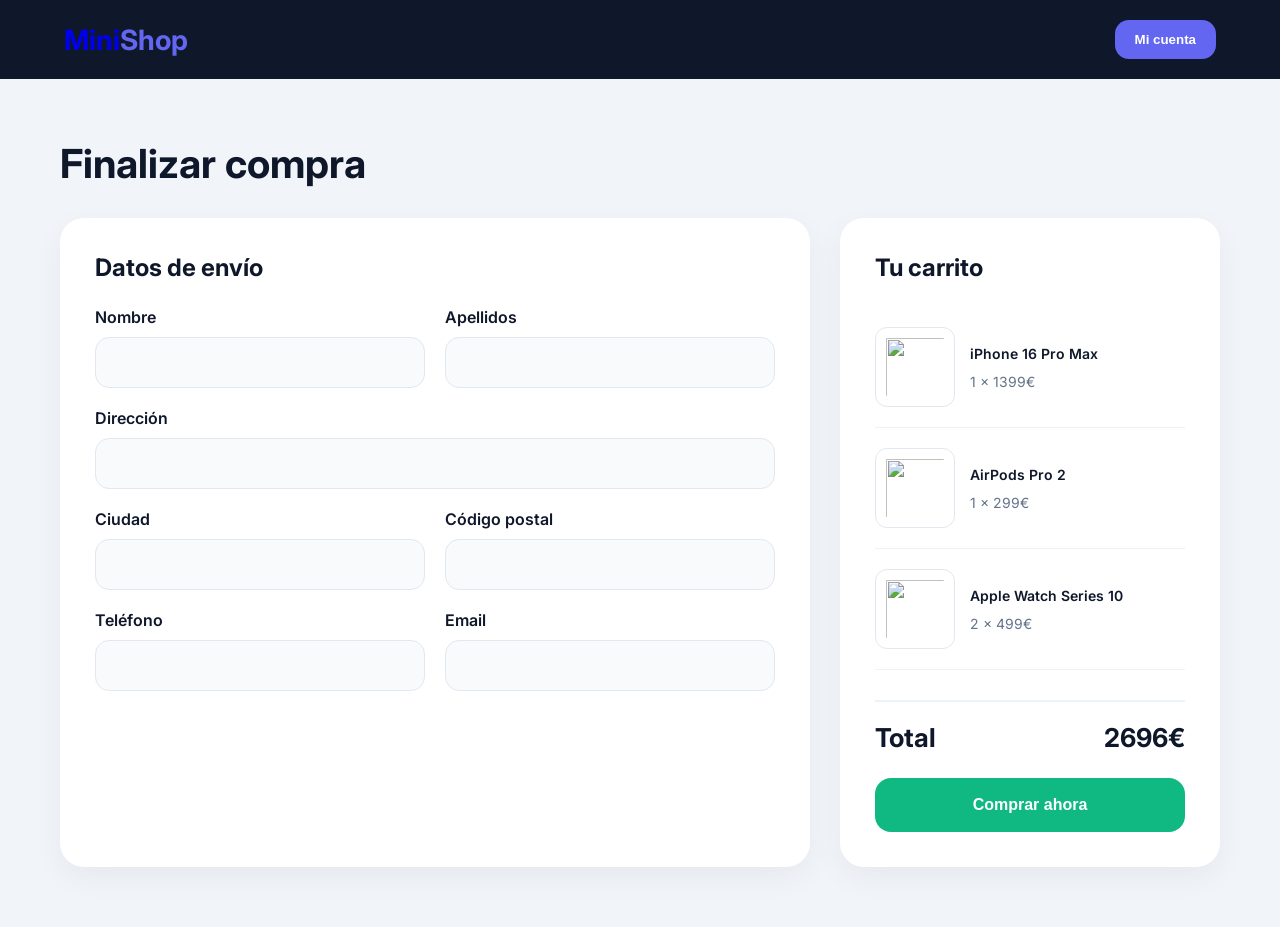
==== carrito.html @ 9d113729 "Carrito sin finalizar" ====
<!DOCTYPE html>
<html lang="es">

<head>
    <meta charset="UTF-8" />
    <meta name="viewport" content="width=device-width, initial-scale=1.0" />

    <title>Checkout UI</title>

    <link href="https://fonts.googleapis.com/css2?family=Inter:wght@300;400;500;600;700&display=swap" rel="stylesheet">
 <link rel="stylesheet" href="style.css">
    <style>
        :root {
            --primary: #6366f1;
            --success: #10b981;
            --bg: #f1f5f9;
            --text: #0f172a;
            --muted: #64748b;
            --border: #e2e8f0;
        }

        * {
            margin: 0;
            padding: 0;
            box-sizing: border-box;
        }

        body {
            font-family: 'Inter', sans-serif;
            background: var(--bg);
            color: var(--text);
        }

        .container {
            max-width: 1200px;
            margin: 60px auto;
            padding: 0 20px;
        }

        .checkout-layout {
            display: grid;
            grid-template-columns: 1fr 380px;
            gap: 30px;
        }

        .card {
            background: white;
            border-radius: 24px;
            padding: 35px;
            box-shadow: 0 10px 30px rgba(0, 0, 0, 0.05);
        }

        h1 {
            font-size: 40px;
            margin-bottom: 30px;
        }

        h2 {
            font-size: 24px;
            margin-bottom: 25px;
        }

        .form-grid {
            display: grid;
            grid-template-columns: 1fr 1fr;
            gap: 20px;
        }

        .input-group {
            display: flex;
            flex-direction: column;
            gap: 10px;
        }

        .input-group.full {
            grid-column: 1/3;
        }

        label {
            font-weight: 600;
        }

        input {
            padding: 16px;
            border-radius: 14px;
            border: 1px solid var(--border);
            background: #f8fafc;
            font-size: 15px;
            outline: none;
        }

        input:focus {
            border-color: var(--primary);
        }

        .cart-item {
            display: flex;
            gap: 15px;
            padding: 20px 0;
            border-bottom: 1px solid #edf2f7;
        }

        .cart-item img {
            width: 80px;
            height: 80px;
            object-fit: contain;
            background: white;
            border-radius: 12px;
            padding: 10px;
            border: 1px solid #e2e8f0;
        }

        .cart-item-info {
            flex: 1;
        }

        .cart-item-title {
            font-weight: 600;
            margin-bottom: 10px;
            line-height: 1.4;
        }

        .cart-item-price {
            color: var(--muted);
        }

        .summary {
            position: sticky;
            top: 30px;
            height: fit-content;
        }

        .total {
            display: flex;
            justify-content: space-between;
            align-items: center;
            margin-top: 30px;
            padding-top: 20px;
            border-top: 2px solid #edf2f7;
            font-size: 26px;
            font-weight: 700;
        }

        .buy-btn {
            width: 100%;
            margin-top: 25px;
            border: none;
            background: var(--success);
            color: white;
            padding: 18px;
            border-radius: 16px;
            font-size: 16px;
            font-weight: 600;
            cursor: pointer;
            transition: 0.3s;
        }

        .buy-btn:hover {
            opacity: 0.9;
        }

        @media(max-width:950px) {

            .checkout-layout {
                grid-template-columns: 1fr;
            }

            .summary {
                position: relative;
                top: 0;
            }

        }

        @media(max-width:700px) {

            .form-grid {
                grid-template-columns: 1fr;
            }

            .input-group.full {
                grid-column: auto;
            }

        }
    </style>
</head>

<body>
    <nav>

        <div class="nav-container">

            <!-- LOGO -->

            <div class="logo">

                <a href ="index.html">Mini<span>Shop</span></a>

            </div>


            <!-- BOTONES NAV -->

            <div class="nav-actions">

                <!-- TODO:
        Abrir modal login
        -->

                <button class="cart-btn">

                    Mi cuenta

                </button>

            </div>

        </div>

    </nav>

      <!-- ========================================
  HERO
  ========================================= -->



    <div class="container">

        <h1>Finalizar compra</h1>

        <div class="checkout-layout">

            <!-- FORMULARIO -->

            <section class="card">

                <h2>Datos de envío</h2>

                <form>

                    <div class="form-grid">

                        <div class="input-group">
                            <label>Nombre</label>
                            <input type="text">
                        </div>

                        <div class="input-group">
                            <label>Apellidos</label>
                            <input type="text">
                        </div>

                        <div class="input-group full">
                            <label>Dirección</label>
                            <input type="text">
                        </div>

                        <div class="input-group">
                            <label>Ciudad</label>
                            <input type="text">
                        </div>

                        <div class="input-group">
                            <label>Código postal</label>
                            <input type="text">
                        </div>

                        <div class="input-group">
                            <label>Teléfono</label>
                            <input type="text">
                        </div>

                        <div class="input-group">
                            <label>Email</label>
                            <input type="email">
                        </div>

                    </div>

                </form>

            </section>

            <!-- RESUMEN -->

            <aside class="card summary">

                <h2>Tu carrito</h2>

                <article class="cart-item">

                    <img
                        src="https://store.storeimages.cdn-apple.com/4668/as-images.apple.com/is/iphone-16-pro-max-desert">

                    <div class="cart-item-info">

                        <p class="cart-item-title">
                            iPhone 16 Pro Max
                        </p>

                        <p class="cart-item-price">
                            1 x 1399€
                        </p>

                    </div>

                </article>

                <article class="cart-item">

                    <img src="https://store.storeimages.cdn-apple.com/4668/as-images.apple.com/is/MQD83">

                    <div class="cart-item-info">

                        <p class="cart-item-title">
                            AirPods Pro 2
                        </p>

                        <p class="cart-item-price">
                            1 x 299€
                        </p>

                    </div>

                </article>

                <article class="cart-item">

                    <img src="https://store.storeimages.cdn-apple.com/4668/as-images.apple.com/is/watch-s10">

                    <div class="cart-item-info">

                        <p class="cart-item-title">
                            Apple Watch Series 10
                        </p>

                        <p class="cart-item-price">
                            2 x 499€
                        </p>

                    </div>

                </article>

                <div class="total">
                    <span>Total</span>
                    <span>2696€</span>
                </div>

                <button class="buy-btn">
                    Comprar ahora
                </button>

            </aside>

        </div>

    </div>
    <script src="main.js"></script>
</body>

</html>
---- style.css ----
/* ========================================
RESET
======================================== */

*{
  margin:0;
  padding:0;
  box-sizing:border-box;
}

a {
    text-decoration: none; /* Quita subrayado */
}

a:visited {
    color: inherit;
}
/* ========================================
VARIABLES
======================================== */

:root{

  --bg:#f1f5f9;

  --white:#ffffff;

  --text:#0f172a;

  --muted:#64748b;

  --primary:#6366f1;

  --primary-hover:#4f46e5;

  --success:#10b981;

  --danger:#ef4444;

  --border:#e2e8f0;

}


/* ========================================
BODY
======================================== */

body{

  font-family:'Inter', sans-serif;

  background:var(--bg);

  color:var(--text);

}


/* ========================================
NAVBAR
======================================== */

nav{

  position:sticky;

  top:0;

  z-index:100;

  background:#0f172a;

  padding:20px 0;

}


.nav-container{

  width:90%;

  max-width:1400px;

  margin:auto;

  display:flex;

  justify-content:space-between;

  align-items:center;

}


.logo{

  font-size:28px;

  font-weight:700;

  color:white;

}


.logo span{

  color:var(--primary);

}


.nav-actions{

  display:flex;

  gap:15px;

}


.cart-btn{

  border:none;

  background:var(--primary);

  color:white;

  padding:12px 20px;

  border-radius:14px;

  cursor:pointer;

  font-weight:600;

  transition:0.3s;

}


.cart-btn:hover{

  background:var(--primary-hover);

}


/* ========================================
HERO
======================================== */

.hero{

  height:420px;

  background:
  linear-gradient(
    rgba(15,23,42,0.7),
    rgba(15,23,42,0.7)
  ),

  url("https://images.unsplash.com/photo-1523381210434-271e8be1f52b?q=80&w=1400&auto=format&fit=crop");

  background-size:cover;

  background-position:center;

  display:flex;

  justify-content:center;

  align-items:center;

  text-align:center;

  color:white;

  padding:20px;

}


.hero-content{

  max-width:700px;

}


.hero h1{

  font-size:64px;

  margin-bottom:20px;

}


.hero p{

  font-size:18px;

  line-height:1.6;

  margin-bottom:30px;

}


.hero button{

  border:none;

  background:var(--primary);

  color:white;

  padding:16px 30px;

  border-radius:14px;

  cursor:pointer;

  font-weight:600;

  transition:0.3s;

}


.hero button:hover{

  background:var(--primary-hover);

}


/* ========================================
FILTROS
======================================== */

.controls{

  width:90%;

  max-width:1400px;

  margin:auto;

  margin-top:-40px;

  position:relative;

  z-index:20;

}


.controls-box{

  background:white;

  border-radius:24px;

  padding:25px;

  display:flex;

  gap:15px;

  flex-wrap:wrap;

  box-shadow:0 15px 35px rgba(0,0,0,0.08);

}


.controls input,
.controls select{

  flex:1;

  min-width:220px;

  padding:15px;

  border-radius:14px;

  border:1px solid var(--border);

  background:#f8fafc;

  outline:none;

}


/* ========================================
MAIN LAYOUT
======================================== */

.main-layout{

  width:90%;

  max-width:1400px;

  margin:50px auto;

  display:grid;

  grid-template-columns:1fr 350px;

  gap:30px;

}


/* ========================================
PRODUCTOS
======================================== */

.products-grid{

  display:grid;

  grid-template-columns:
  repeat(auto-fit, minmax(260px,1fr));

  gap:25px;

}


/* ========================================
CARD PRODUCTO
======================================== */

.product-card{

  background:white;

  border-radius:24px;

  overflow:hidden;

  transition:0.3s;

  box-shadow:0 8px 20px rgba(0,0,0,0.05);

}


.product-card:hover{

  transform:translateY(-8px);

  box-shadow:0 20px 40px rgba(0,0,0,0.08);

}


.product-image{

  height:260px;

  background:white;

  display:flex;

  justify-content:center;

  align-items:center;

  padding:30px;

}


.product-image img{

  max-width:100%;

  max-height:100%;

  object-fit:contain;

}


.product-info{

  padding:22px;

}


.product-category{

  font-size:12px;

  text-transform:uppercase;

  color:var(--primary);

  margin-bottom:10px;

  font-weight:700;

}


.product-title{

  font-size:18px;

  margin-bottom:15px;

  line-height:1.4;

  min-height:50px;

}


.product-price{

  font-size:28px;

  font-weight:700;

  margin-bottom:20px;

}


.card-actions{

  display:flex;

  gap:10px;

}


/* ========================================
BOTONES CARD
======================================== */

.add-btn{

  flex:1;

  border:none;

  background:var(--primary);

  color:white;

  padding:14px;

  border-radius:14px;

  cursor:pointer;

  font-weight:600;

  transition:0.3s;

}


.add-btn:hover{

  background:var(--primary-hover);

}


.fav-btn{

  width:52px;

  border:none;

  border-radius:14px;

  background:#f8fafc;

  cursor:pointer;

  font-size:18px;

  transition:0.3s;

}


.fav-btn:hover{

  background:#fee2e2;

}


/* ========================================
CARRITO
======================================== */

.cart-panel{

  background:white;

  border-radius:24px;

  padding:25px;

  height:fit-content;

  position:sticky;

  top:100px;

  box-shadow:0 10px 30px rgba(0,0,0,0.05);

}


.cart-panel h2{

  margin-bottom:25px;

  font-size:28px;

}


.cart-item{

  display:flex;

  justify-content:space-between;

  align-items:center;

  padding:15px 0;

  border-bottom:1px solid var(--border);

}


.cart-item-info{

  flex:1;

}


.cart-item-title{

  font-size:14px;

  font-weight:600;

  margin-bottom:5px;

}


.cart-item-price{

  color:var(--muted);

  font-size:14px;

}


.remove-btn{

  width:36px;

  height:36px;

  border:none;

  border-radius:10px;

  background:#fee2e2;

  color:var(--danger);

  cursor:pointer;

  font-weight:bold;

}


.cart-total{

  margin-top:25px;

  padding-top:20px;

  border-top:2px solid var(--border);

  display:flex;

  justify-content:space-between;

  font-size:22px;

  font-weight:700;

}


/* ========================================
CHECKOUT BUTTON
======================================== */

.checkout-btn{

  width:100%;

  margin-top:20px;

  border:none;

  background:var(--success);

  color:white;

  padding:16px;

  border-radius:16px;

  cursor:pointer;

  font-size:16px;

  font-weight:600;

}


/* ========================================
LOGIN MODAL
======================================== */

.login-modal{

  position:fixed;

  inset:0;

  background:rgba(0,0,0,0.6);

  display:flex;

  justify-content:center;

  align-items:center;

  z-index:999;

}


.login-modal.hidden{

  display:none;

}


.login-box{

  width:100%;

  max-width:420px;

  background:white;

  padding:40px;

  border-radius:28px;

  position:relative;

}


.login-box h2{

  font-size:34px;

  margin-bottom:10px;

}


.login-box p{

  color:var(--muted);

  margin-bottom:25px;

}


.login-box form{

  display:flex;

  flex-direction:column;

  gap:15px;

}


.login-box input{

  padding:16px;

  border-radius:14px;

  border:1px solid var(--border);

  background:#f8fafc;

  outline:none;

}


.login-box button[type="submit"]{

  border:none;

  background:var(--primary);

  color:white;

  padding:16px;

  border-radius:14px;

  cursor:pointer;

  font-weight:600;

}


.close-login{

  position:absolute;

  top:15px;

  right:15px;

  width:38px;

  height:38px;

  border:none;

  border-radius:10px;

  background:#f1f5f9;

  cursor:pointer;

}


/* ========================================
FOOTER
======================================== */

footer{

  margin-top:50px;

  background:#0f172a;

  color:white;

  text-align:center;

  padding:25px;

}


/* ========================================
RESPONSIVE
======================================== */

@media(max-width:1100px){

  .main-layout{

    grid-template-columns:1fr;

  }

}


@media(max-width:768px){

  .hero h1{

    font-size:42px;

  }

}
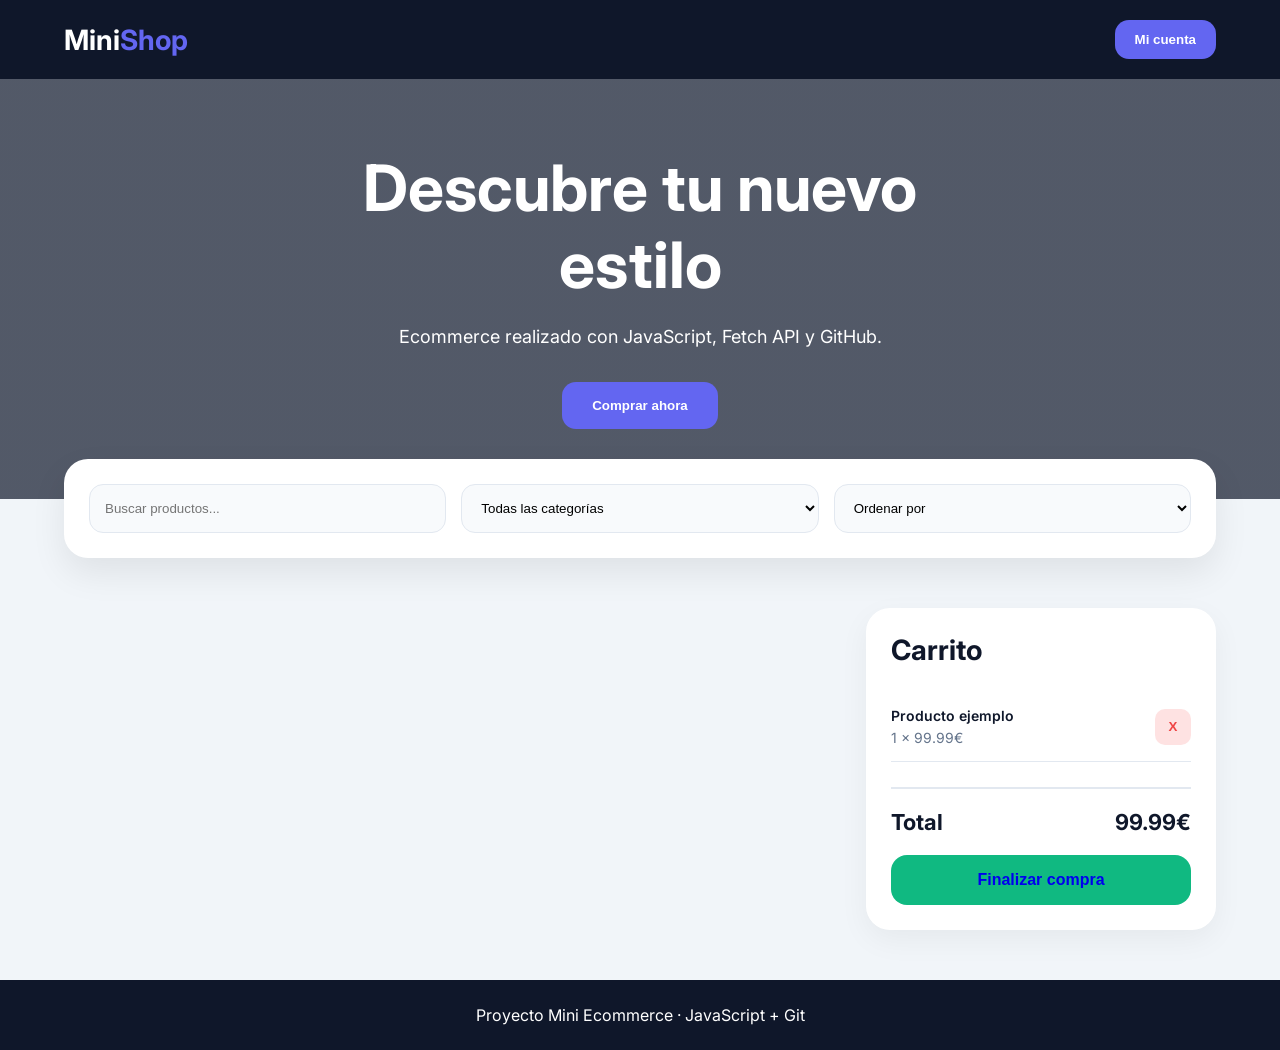
==== commit ddbf503d: "pagina carrito sin terminar" ====
--- a/carrito.html
+++ b/carrito.html
@@ -8,7 +8,7 @@
     <title>Checkout UI</title>
 
     <link href="https://fonts.googleapis.com/css2?family=Inter:wght@300;400;500;600;700&display=swap" rel="stylesheet">
- <link rel="stylesheet" href="style.css">
+    <link rel="stylesheet" href="style.css">
     <style>
         :root {
             --primary: #6366f1;
@@ -195,7 +195,7 @@
 
             <div class="logo">
 
-                <a href ="index.html">Mini<span>Shop</span></a>
+                <a href="index.html">Mini<span>Shop</span></a>
 
             </div>
 
@@ -213,14 +213,16 @@
                     Mi cuenta
 
                 </button>
-
+                <button class="logout-btn hidden">
+                    ⏼
+                </button>
             </div>
 
         </div>
 
     </nav>
 
-      <!-- ========================================
+    <!-- ========================================
   HERO
   ========================================= -->
 
@@ -308,41 +310,7 @@
 
                 </article>
 
-                <article class="cart-item">
-
-                    <img src="https://store.storeimages.cdn-apple.com/4668/as-images.apple.com/is/MQD83">
-
-                    <div class="cart-item-info">
-
-                        <p class="cart-item-title">
-                            AirPods Pro 2
-                        </p>
-
-                        <p class="cart-item-price">
-                            1 x 299€
-                        </p>
-
-                    </div>
-
-                </article>
-
-                <article class="cart-item">
-
-                    <img src="https://store.storeimages.cdn-apple.com/4668/as-images.apple.com/is/watch-s10">
-
-                    <div class="cart-item-info">
-
-                        <p class="cart-item-title">
-                            Apple Watch Series 10
-                        </p>
-
-                        <p class="cart-item-price">
-                            2 x 499€
-                        </p>
-
-                    </div>
-
-                </article>
+
 
                 <div class="total">
                     <span>Total</span>
@@ -358,7 +326,7 @@
         </div>
 
     </div>
-    <script src="main.js"></script>
+    <script src="carrito.js"></script>
 </body>
 
 </html>
--- a/style.css
+++ b/style.css
@@ -140,6 +140,28 @@
 
 }
 
+
+.logout-btn{
+
+  border:none;
+
+  background:var(--primary);
+
+  color:rgb(206, 2, 2);
+
+  padding:12px 20px;
+
+  border-radius:14px;
+
+  cursor:pointer;
+
+  font-weight:10;
+
+  font-size: large;
+
+  transition:0.3s;
+
+}
 
 .cart-btn:hover{
 
@@ -678,6 +700,9 @@
 
 }
 
+.logout-btn.hidden{
+  display: none;
+}
 
 .login-box{
 
